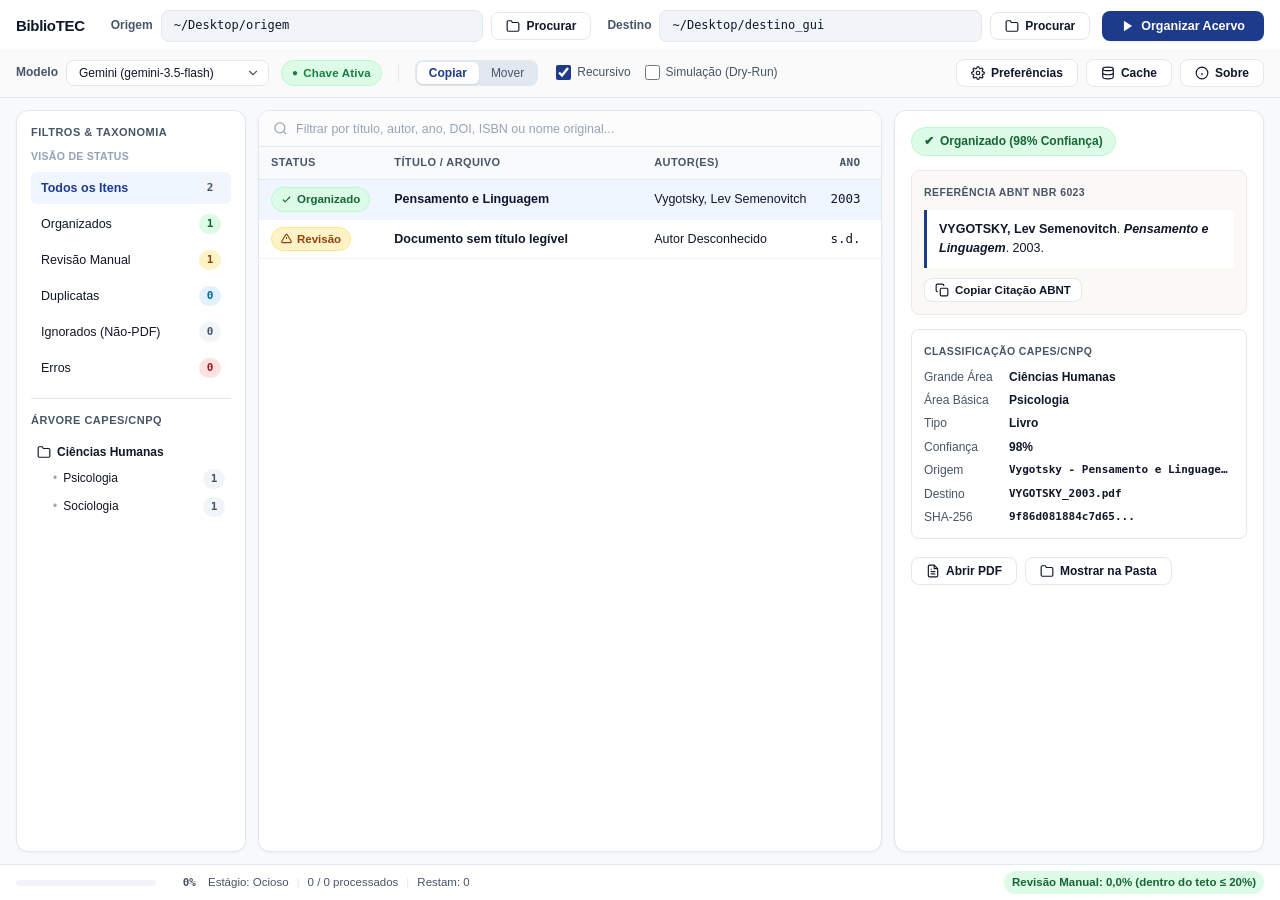
==== src/bibliotec/gui/web/index.html @ a4544ed1 "release: BiblioTEC v1.0.0 - Organizador Acadêmico de PDFs Multiplataforma" ====
<!DOCTYPE html>
<html lang="pt-BR">
<head>
  <meta charset="UTF-8">
  <meta name="viewport" content="width=device-width, initial-scale=1.0">
  <title>BiblioTEC — Organizador Acadêmico de PDFs</title>
  <link rel="stylesheet" href="style.css">
  <script src="qwebchannel.js"></script>
</head>
<body>
  <div class="app-container">
    
    <!-- TOP TOOLBAR -->
    <header class="toolbar">
      <!-- Row 1: Brand | Origem | Destino | Organizar Acervo -->
      <div class="toolbar-row row-primary">
        <div class="brand">
          <span class="brand-text">BiblioTEC</span>
        </div>

        <div class="path-group">
          <label class="path-label">Origem</label>
          <div class="path-box" id="sourcePathDisplay" title="Clique em Procurar para selecionar a pasta de origem">—</div>
          <button class="btn btn-outline" id="btnBrowseSource" type="button">
            <svg class="icon" viewBox="0 0 24 24" fill="none" stroke="currentColor" stroke-width="2"><path d="M22 19a2 2 0 0 1-2 2H4a2 2 0 0 1-2-2V5a2 2 0 0 1 2-2h5l2 3h9a2 2 0 0 1 2 2z"></path></svg>
            Procurar
          </button>
        </div>

        <div class="path-group">
          <label class="path-label">Destino</label>
          <div class="path-box" id="targetPathDisplay" title="Clique em Procurar para selecionar a pasta de destino">—</div>
          <button class="btn btn-outline" id="btnBrowseTarget" type="button">
            <svg class="icon" viewBox="0 0 24 24" fill="none" stroke="currentColor" stroke-width="2"><path d="M22 19a2 2 0 0 1-2 2H4a2 2 0 0 1-2-2V5a2 2 0 0 1 2-2h5l2 3h9a2 2 0 0 1 2 2z"></path></svg>
            Procurar
          </button>
        </div>

        <button class="btn btn-primary" id="btnOrganize" type="button">
          <svg class="icon icon-play" id="organizeIcon" viewBox="0 0 24 24" fill="currentColor"><polygon points="5 3 19 12 5 21 5 3"></polygon></svg>
          <span id="organizeLabel">Organizar Acervo</span>
        </button>
      </div>

      <!-- Row 2: Modelo | Chave | Modo Copiar/Mover | Opções | Extras -->
      <div class="toolbar-row row-secondary">
        <div class="control-item">
          <label class="control-label">Modelo</label>
          <div class="select-wrapper">
            <select id="modelSelect" class="select-pill">
              <option value="gemini">Gemini (gemini-3.5-flash)</option>
              <option value="groq">Groq (llama-3.3-70b-versatile)</option>
              <option value="nvidia">NVIDIA NIM (nemotron-3.5)</option>
              <option value="deepseek">DeepSeek (deepseek-flash)</option>
              <option value="claude">Anthropic Claude</option>
              <option value="github">GitHub Models (gpt-4o)</option>
            </select>
          </div>
        </div>

        <div class="badge-pill badge-key-active" id="keyBadge" title="Status da chave de API">
          <span class="dot">●</span>
          <span class="badge-text" id="keyBadgeText">Chave Ativa</span>
        </div>

        <div class="divider-vertical"></div>

        <div class="segmented-control" role="group" aria-label="Modo de Operação">
          <button class="segmented-btn active" id="btnModeCopy" type="button">Copiar</button>
          <button class="segmented-btn" id="btnModeMove" type="button">Mover</button>
        </div>

        <div class="checkbox-group">
          <label class="checkbox-label">
            <input type="checkbox" id="chkRecursive" checked>
            <span>Recursivo</span>
          </label>
          <label class="checkbox-label">
            <input type="checkbox" id="chkDryRun">
            <span>Simulação (Dry-Run)</span>
          </label>
        </div>

        <div class="toolbar-spacer"></div>

        <div class="action-buttons">
          <button class="btn btn-outline" id="btnPreferences" type="button" title="Configurações e Chaves de API">
            <svg class="icon" viewBox="0 0 24 24" fill="none" stroke="currentColor" stroke-width="2"><circle cx="12" cy="12" r="3"></circle><path d="M19.4 15a1.65 1.65 0 0 0 .33 1.82l.06.06a2 2 0 0 1 0 2.83 2 2 0 0 1-2.83 0l-.06-.06a1.65 1.65 0 0 0-1.82-.33 1.65 1.65 0 0 0-1 1.51V21a2 2 0 0 1-2 2 2 2 0 0 1-2-2v-.09A1.65 1.65 0 0 0 9 19.4a1.65 1.65 0 0 0-1.82.33l-.06.06a2 2 0 0 1-2.83 0 2 2 0 0 1 0-2.83l.06-.06a1.65 1.65 0 0 0 .33-1.82 1.65 1.65 0 0 0-1.51-1H3a2 2 0 0 1-2-2 2 2 0 0 1 2-2h.09A1.65 1.65 0 0 0 4.6 9a1.65 1.65 0 0 0-.33-1.82l-.06-.06a2 2 0 0 1 0-2.83 2 2 0 0 1 2.83 0l.06.06a1.65 1.65 0 0 0 1.82.33H9a1.65 1.65 0 0 0 1-1.51V3a2 2 0 0 1 2-2 2 2 0 0 1 2 2v.09a1.65 1.65 0 0 0 1 1.51 1.65 1.65 0 0 0 1.82-.33l.06-.06a2 2 0 0 1 2.83 0 2 2 0 0 1 0 2.83l-.06.06a1.65 1.65 0 0 0-.33 1.82V9a1.65 1.65 0 0 0 1.51 1H21a2 2 0 0 1 2 2 2 2 0 0 1-2 2h-.09a1.65 1.65 0 0 0-1.51 1z"></path></svg>
            Preferências
          </button>
          <button class="btn btn-outline" id="btnCache" type="button" title="Estatísticas e Limpeza do Cache SQLite">
            <svg class="icon" viewBox="0 0 24 24" fill="none" stroke="currentColor" stroke-width="2"><ellipse cx="12" cy="5" rx="9" ry="3"></ellipse><path d="M21 12c0 1.66-4 3-9 3s-9-1.34-9-3"></path><path d="M3 5v14c0 1.66 4 3 9 3s9-1.34 9-3V5"></path></svg>
            Cache
          </button>
          <button class="btn btn-outline" id="btnAbout" type="button" title="Sobre o BiblioTEC, versão, doações e termos legais">
            <svg class="icon" viewBox="0 0 24 24" fill="none" stroke="currentColor" stroke-width="2"><circle cx="12" cy="12" r="10"></circle><line x1="12" y1="16" x2="12" y2="12"></line><line x1="12" y1="8" x2="12.01" y2="8"></line></svg>
            Sobre
          </button>
        </div>
      </div>
    </header>

    <!-- MAIN BODY: 3-PANEL VIEW -->
    <main class="main-content">
      
      <!-- LEFT SIDEBAR: FILTROS & TAXONOMIA -->
      <aside class="sidebar card">
        <div class="sidebar-section">
          <div class="section-title">FILTROS & TAXONOMIA</div>
          <div class="section-subtitle">VISÃO DE STATUS</div>
          
          <ul class="filter-list" id="statusFilterList">
            <li class="filter-item active" data-filter="all">
              <span class="filter-name">Todos os Itens</span>
              <span class="count-pill" id="cntTotal">0</span>
            </li>
            <li class="filter-item" data-filter="organized">
              <span class="filter-name">Organizados</span>
              <span class="count-pill badge-green" id="cntOrganized">0</span>
            </li>
            <li class="filter-item" data-filter="manual_review">
              <span class="filter-name">Revisão Manual</span>
              <span class="count-pill badge-amber" id="cntManual">0</span>
            </li>
            <li class="filter-item" data-filter="duplicate_skipped">
              <span class="filter-name">Duplicatas</span>
              <span class="count-pill badge-blue" id="cntDuplicate">0</span>
            </li>
            <li class="filter-item" data-filter="ignored_non_pdf">
              <span class="filter-name">Ignorados (Não-PDF)</span>
              <span class="count-pill badge-gray" id="cntIgnored">0</span>
            </li>
            <li class="filter-item" data-filter="error">
              <span class="filter-name">Erros</span>
              <span class="count-pill badge-red" id="cntError">0</span>
            </li>
          </ul>
        </div>

        <div class="sidebar-divider"></div>

        <div class="sidebar-section taxonomy-section">
          <div class="section-title">ÁRVORE CAPES/CNPq</div>
          <div class="tree-container" id="capesTree">
            <div class="tree-empty">Nenhuma área classificada ainda</div>
          </div>
        </div>
      </aside>

      <!-- CENTER PANEL: SEARCH & TABLE -->
      <section class="table-panel card">
        <!-- Search bar -->
        <div class="search-bar">
          <svg class="search-icon" viewBox="0 0 24 24" fill="none" stroke="currentColor" stroke-width="2"><circle cx="11" cy="11" r="8"></circle><line x1="21" y1="21" x2="16.65" y2="16.65"></line></svg>
          <input type="text" id="searchInput" placeholder="Filtrar por título, autor, ano, DOI, ISBN ou nome original..." autocomplete="off" spellcheck="false">
          <button class="clear-search-btn" id="btnClearSearch" title="Limpar busca" style="display:none;">&times;</button>
        </div>

        <!-- Completion / Batch Reset Banner -->
        <div id="completionBanner" class="completion-banner" style="display: none;">
          <div class="completion-banner-inner">
            <span class="banner-badge">✔ Concluído</span>
            <div class="banner-message">
              <strong id="bannerHeadline">Organização do lote concluída com sucesso!</strong>
              <span id="bannerDetails">0 organizados • 0 revisão manual</span>
            </div>
            <button type="button" class="btn-clear-batch" id="btnClearBatch" title="Limpar bancada para uma nova organização">
              <svg class="icon" viewBox="0 0 24 24" fill="none" stroke="currentColor" stroke-width="2"><polyline points="1 4 1 10 7 10"></polyline><path d="M3.51 15a9 9 0 1 0 2.13-9.36L1 10"></path></svg>
              Limpar tela para novo lote
            </button>
          </div>
        </div>

        <!-- Document Table -->
        <div class="table-scroll-container">
          <table class="doc-table" id="docTable">
            <thead>
              <tr>
                <th class="col-status">Status</th>
                <th class="col-title">Título / Arquivo</th>
                <th class="col-authors">Autor(es)</th>
                <th class="col-year">Ano</th>
                <th class="col-area">Grande Área / Área Básica</th>
                <th class="col-type">Tipo</th>
                <th class="col-confidence">Confiança</th>
              </tr>
            </thead>
            <tbody id="docTableBody">
              <!-- Dynamically populated rows -->
            </tbody>
          </table>
          <div class="table-empty-state" id="tableEmptyState">
            <p>Nenhum documento no lote. Selecione a pasta de origem e clique em <strong>Organizar Acervo</strong>.</p>
          </div>
        </div>
      </section>

      <!-- RIGHT PANEL: INSPECTOR -->
      <aside class="inspector card" id="inspectorPanel">
        <!-- Empty state default -->
        <div class="inspector-empty" id="inspectorEmpty">
          <div class="empty-icon-wrap">
            <svg class="empty-icon" viewBox="0 0 24 24" fill="none" stroke="currentColor" stroke-width="1.5">
              <rect x="3" y="3" width="7" height="7" rx="1"></rect>
              <rect x="14" y="3" width="7" height="7" rx="1"></rect>
              <rect x="14" y="14" width="7" height="7" rx="1"></rect>
              <rect x="3" y="14" width="7" height="7" rx="1"></rect>
            </svg>
          </div>
          <h3>Nenhum documento selecionado</h3>
          <p>Selecione um documento na grade para visualizar sua referência ABNT NBR 6023, metadados e justificativa.</p>
        </div>

        <!-- Content state (hidden until selection) -->
        <div class="inspector-content" id="inspectorContent" style="display: none;">
          <!-- Top Status Tag -->
          <div class="inspector-header">
            <div class="status-pill-lg" id="inspStatusBadge">
              <span id="inspStatusIcon">✔</span>
              <span id="inspStatusText">Organizado (98% Confiança)</span>
            </div>
          </div>

          <!-- Mode 1: ABNT Reference Card -->
          <div class="insp-card abnt-card" id="inspAbntCard">
            <div class="card-title-row">
              <span class="card-title">REFERÊNCIA ABNT NBR 6023</span>
            </div>
            <div class="abnt-quote-box">
              <p class="abnt-citation-text" id="inspAbntCitation">—</p>
            </div>
            <div class="card-actions">
              <button class="btn btn-outline btn-sm" id="btnCopyCitation" type="button">
                <svg class="icon" viewBox="0 0 24 24" fill="none" stroke="currentColor" stroke-width="2"><rect x="9" y="9" width="13" height="13" rx="2" ry="2"></rect><path d="M5 15H4a2 2 0 0 1-2-2V4a2 2 0 0 1 2-2h9a2 2 0 0 1 2 2v1"></path></svg>
                Copiar Citação ABNT
              </button>
            </div>
          </div>

          <!-- Mode 2: Manual Triage Box (hidden unless status is manual_review/error) -->
          <div class="insp-card triage-card" id="inspTriageCard" style="display: none;">
            <div class="card-title-row">
              <span class="card-title title-amber">TRIAGEM MANUAL ASSISTIDA</span>
            </div>
            <div class="triage-reason-box" id="inspTriageReason">—</div>
            
            <form class="triage-form" id="triageForm" onsubmit="return false;">
              <div class="form-row">
                <div class="form-col">
                  <label class="form-label">Grande Área</label>
                  <select class="form-select" id="triageGrandeArea"></select>
                </div>
                <div class="form-col">
                  <label class="form-label">Área Básica</label>
                  <select class="form-select" id="triageAreaBasica"></select>
                </div>
              </div>

              <div class="form-row">
                <div class="form-col">
                  <label class="form-label">Título</label>
                  <input type="text" class="form-input" id="triageTitle">
                </div>
                <div class="form-col">
                  <label class="form-label">Subtítulo</label>
                  <input type="text" class="form-input" id="triageSubtitle">
                </div>
              </div>

              <div class="form-row">
                <div class="form-col">
                  <label class="form-label">Autor(es)</label>
                  <input type="text" class="form-input" id="triageAuthors" placeholder="Sobrenome, Nome">
                </div>
                <div class="form-col col-narrow">
                  <label class="form-label">Ano</label>
                  <input type="number" class="form-input" id="triageYear" placeholder="2024">
                </div>
                <div class="form-col">
                  <label class="form-label">Tipo</label>
                  <select class="form-select" id="triageTipo">
                    <option value="Artigo">Artigo</option>
                    <option value="Livro">Livro</option>
                    <option value="Capitulo">Capítulo</option>
                    <option value="Tese_Dissertacao">Tese / Dissertação</option>
                    <option value="Trabalho_Evento">Trabalho em Evento</option>
                    <option value="Outros">Outros</option>
                  </select>
                </div>
              </div>

              <button class="btn btn-primary btn-block" id="btnApproveTriage" type="button">
                Aprovar e Materializar na Biblioteca
              </button>
            </form>
          </div>

          <!-- Metadata & Taxonomy Key/Value Grid -->
          <div class="insp-card" id="inspMetaCard">
            <div class="card-title-row">
              <span class="card-title">CLASSIFICAÇÃO CAPES/CNPq</span>
            </div>
            <dl class="kv-grid">
              <dt>Grande Área</dt><dd id="kvGrandeArea">—</dd>
              <dt>Área Básica</dt><dd id="kvAreaBasica">—</dd>
              <dt>Tipo</dt><dd id="kvTipo">—</dd>
              <dt>Confiança</dt><dd id="kvConfianca">—</dd>
              <dt>Origem</dt><dd class="mono-truncate" id="kvOrigem" title="">—</dd>
              <dt>Destino</dt><dd class="mono-truncate" id="kvDestino" title="">—</dd>
              <dt>SHA-256</dt><dd class="mono-truncate" id="kvSha256" title="">—</dd>
            </dl>
          </div>

          <!-- Action buttons at the bottom of Inspector -->
          <div class="inspector-footer-actions">
            <button class="btn btn-outline" id="btnOpenPdf" type="button" title="Abrir PDF organizado no leitor padrão">
              <svg class="icon" viewBox="0 0 24 24" fill="none" stroke="currentColor" stroke-width="2"><path d="M14 2H6a2 2 0 0 0-2 2v16a2 2 0 0 0 2 2h12a2 2 0 0 0 2-2V8z"></path><polyline points="14 2 14 8 20 8"></polyline><line x1="16" y1="13" x2="8" y2="13"></line><line x1="16" y1="17" x2="8" y2="17"></line><polyline points="10 9 9 9 8 9"></polyline></svg>
              Abrir PDF
            </button>
            <button class="btn btn-outline" id="btnRevealFolder" type="button" title="Mostrar arquivo na pasta de destino (Finder)">
              <svg class="icon" viewBox="0 0 24 24" fill="none" stroke="currentColor" stroke-width="2"><path d="M22 19a2 2 0 0 1-2 2H4a2 2 0 0 1-2-2V5a2 2 0 0 1 2-2h5l2 3h9a2 2 0 0 1 2 2z"></path></svg>
              Mostrar na Pasta
            </button>
          </div>
        </div>
      </aside>

    </main>

    <!-- BOTTOM STATUS BAR -->
    <footer class="status-bar">
      <div class="progress-wrap">
        <div class="progress-bar-bg">
          <div class="progress-bar-fill" id="progressBarFill" style="width: 0%;"></div>
        </div>
        <span class="progress-percentage" id="progressPct">0%</span>
      </div>

      <div class="status-indicators">
        <span class="status-item" id="stageIndicator">Estágio: Ocioso</span>
        <span class="status-sep">|</span>
        <span class="status-item" id="countIndicator">0 / 0 processados</span>
        <span class="status-sep">|</span>
        <span class="status-item" id="remainingIndicator">Restam: 0</span>
      </div>

      <div class="status-spacer"></div>

      <div class="quality-metric badge-green" id="qualityMetric">
        Revisão Manual: 0,0% (dentro do teto &le; 20%)
      </div>
    </footer>

    <!-- COMPLETION MODAL POPUP -->
    <div id="completionModal" class="modal-overlay" style="display: none;" role="dialog" aria-modal="true" aria-labelledby="modalTitle">
      <div class="modal-card">
        <button type="button" class="modal-close-btn" id="btnModalClose" title="Fechar (Esc)">&times;</button>
        
        <div class="modal-header">
          <div class="modal-icon-wrap" id="modalIconWrap">
            <svg class="modal-icon-svg" id="modalIconSvg" viewBox="0 0 24 24" fill="none" stroke="currentColor" stroke-width="2.5">
              <polyline points="20 6 9 17 4 12"></polyline>
            </svg>
          </div>
          <h2 class="modal-title" id="modalTitle">Organização Concluída com Sucesso!</h2>
          <p class="modal-subtitle" id="modalSubtitle">O lote de documentos foi processado e catalogado conforme as diretrizes CAPES/CNPq.</p>
        </div>

        <div class="modal-stats-grid">
          <div class="modal-stat-card stat-organized">
            <span class="stat-num" id="modalCountOrganized">0</span>
            <span class="stat-label">Organizados</span>
          </div>
          <div class="modal-stat-card stat-review">
            <span class="stat-num" id="modalCountReview">0</span>
            <span class="stat-label">Revisão Manual</span>
          </div>
          <div class="modal-stat-card stat-duplicate">
            <span class="stat-num" id="modalCountDuplicate">0</span>
            <span class="stat-label">Duplicatas</span>
          </div>
          <div class="modal-stat-card stat-error">
            <span class="stat-num" id="modalCountError">0</span>
            <span class="stat-label">Erros</span>
          </div>
        </div>

        <div class="modal-quality-badge badge-green" id="modalQualityBadge">
          <span class="modal-quality-dot">●</span>
          <span id="modalQualityText">Taxa de Revisão Manual: 0,0% (dentro do teto &le; 20%)</span>
        </div>

        <div class="modal-actions">
          <button type="button" class="btn btn-outline modal-btn" id="btnModalReview">
            <svg class="icon" viewBox="0 0 24 24" fill="none" stroke="currentColor" stroke-width="2">
              <path d="M1 12s4-8 11-8 11 8 11 8-4 8-11 8-11-8-11-8z"></path>
              <circle cx="12" cy="12" r="3"></circle>
            </svg>
            Revisar Documentos na Grade
          </button>
          <button type="button" class="btn btn-primary modal-btn" id="btnModalClear">
            <svg class="icon" viewBox="0 0 24 24" fill="none" stroke="currentColor" stroke-width="2">
              <polyline points="1 4 1 10 7 10"></polyline>
              <path d="M3.51 15a9 9 0 1 0 2.13-9.36L1 10"></path>
            </svg>
            Limpar Tela para Novo Lote
          </button>
        </div>
      </div>
    </div>

    <!-- ABOUT MODAL DIALOG (Sobre o BiblioTEC) -->
    <div id="aboutModal" class="modal-overlay" style="display: none;" role="dialog" aria-modal="true" aria-labelledby="aboutTitle">
      <div class="modal-card modal-card-about">
        <button type="button" class="modal-close-btn" id="btnAboutClose" title="Fechar (Esc)">&times;</button>

        <div class="modal-header">
          <div class="about-brand-wrap">
            <div class="brand-text">BiblioTEC</div>
            <span class="badge-pill badge-primary">v1.0.0</span>
          </div>
          <p class="about-subtitle">Organizador e Catalogador Acadêmico de PDFs (CAPES/CNPq • ABNT NBR 6023)</p>
        </div>

        <div class="about-content-body">
          <p class="about-description">
            O <strong>BiblioTEC</strong> é um utilitário livre e <strong>100% gratuito</strong> concebido para acelerar a pesquisa científica e economizar horas de organização de bibliotecas de PDFs de acadêmicos, professores e pesquisadores.
          </p>

          <!-- Card de Doação Voluntária -->
          <div class="donation-card">
            <div class="donation-header">
              <span class="donation-icon">☕</span>
              <strong>Apoie o BiblioTEC (Contribuição Espontânea)</strong>
            </div>
            <p class="donation-text">
              Se o BiblioTEC facilitou a sua rotina acadêmica e você deseja expressar sua gratidão e incentivar o desenvolvimento contínuo de novas funcionalidades, você pode fazer uma contribuição voluntária de qualquer valor via <strong>Pix</strong>:
            </p>
            <div class="pix-copy-box">
              <input type="text" id="pixKeyInput" class="pix-input" readonly value="dpinheiro+bibliotec@gmail.com" title="Chave Pix para contribuição espontânea">
              <button type="button" class="btn btn-secondary btn-sm" id="btnCopyPix">
                Copiar Pix
              </button>
            </div>
            <p class="donation-legal-note">
              * Contribuições configuram <strong>Doação Pura e Simples</strong> (Art. 538 do Código Civil Brasileiro), por mera liberalidade e apreço, sem contraprestação mercantil, garantia de SLA ou relação de consumo.
            </p>
          </div>

          <!-- Pilares de Privacidade e Isenção -->
          <div class="about-pillars-grid">
            <div class="pillar-item">
              <div class="pillar-title">🔒 Privacidade (Privacy-by-Design)</div>
              <div class="pillar-text">Processamento 100% local no seu computador. Sem telemetria ou rastreamento. As chaves de API ficam salvas apenas no seu dispositivo.</div>
            </div>
            <div class="pillar-item">
              <div class="pillar-title">⚠️ Isenção e Política de Backup</div>
              <div class="pillar-text">Distribuído "no estado em que se encontra" (<em>as is</em>) sob a <strong>Licença MIT</strong>. O usuário é o exclusivo responsável por manter cópias de segurança (backup).</div>
            </div>
          </div>

          <!-- Links e Rodapé -->
          <div class="about-footer-links">
            <a href="#" class="link-external" id="linkRepo" data-url="https://github.com/dario/bibliotec">GitHub Oficial</a>
            <span class="bullet-sep">&bull;</span>
            <a href="#" class="link-external" id="linkLicense" data-url="https://github.com/dario/bibliotec/blob/main/LICENSE">Licença MIT</a>
            <span class="bullet-sep">&bull;</span>
            <a href="#" class="link-external" id="linkDocs" data-url="https://github.com/dario/bibliotec/blob/main/README.md">Documentação</a>
          </div>
        </div>

        <div class="modal-actions" style="margin-top: 18px;">
          <button type="button" class="btn btn-primary modal-btn" id="btnAboutOk">
            OK, Entendi
          </button>
        </div>
      </div>
    </div>

  </div>

  <script src="app.js"></script>
</body>
</html>
---- src/bibliotec/gui/web/style.css ----
/* ==========================================================================
   BiblioTEC — Design System Moderno (Mockup 1 / Dribbble Aesthetics)
   ========================================================================== */

:root {
  --bg-canvas: #F8F9FA;
  --bg-card: #FFFFFF;
  --bg-elevated: #F1F5F9;
  --bg-hover: #F8FAFC;
  --bg-selected: #EFF6FF;

  --border-subtle: #E2E8F0;
  --border-focus: #1E3A8A;
  --border-card: #E2E8F0;

  --text-primary: #0F172A;
  --text-secondary: #475569;
  --text-muted: #94A3B8;

  --accent-primary: #1E3A8A;
  --accent-hover: #1E40AF;
  --accent-text: #FFFFFF;

  --font-sans: -apple-system, BlinkMacSystemFont, "SF Pro Text", "SF Pro Display", "Segoe UI", Roboto, sans-serif;
  --font-mono: ui-monospace, "SF Mono", Menlo, Monaco, Consolas, monospace;

  --radius-sm: 6px;
  --radius-md: 8px;
  --radius-lg: 12px;
  --radius-pill: 9999px;

  --shadow-sm: 0 1px 2px 0 rgba(0, 0, 0, 0.05);
  --shadow-card: 0 1px 3px 0 rgba(0, 0, 0, 0.04), 0 1px 2px -1px rgba(0, 0, 0, 0.04);
}

/* Reset & Box Sizing */
*, *::before, *::after {
  box-sizing: border-box;
  margin: 0;
  padding: 0;
}

body, html {
  width: 100%;
  height: 100%;
  overflow: hidden;
  font-family: var(--font-sans);
  font-size: 13px;
  line-height: 1.45;
  color: var(--text-primary);
  background-color: var(--bg-canvas);
  -webkit-font-smoothing: antialiased;
  -moz-osx-font-smoothing: grayscale;
}

/* Main Layout Wrapper */
.app-container {
  display: flex;
  flex-direction: column;
  width: 100vw;
  height: 100vh;
  background-color: var(--bg-canvas);
}

/* ==========================================================================
   TOOLBAR (Top Operational Bar in 2 Rows)
   ========================================================================== */
.toolbar {
  background-color: var(--bg-card);
  border-bottom: 1px solid var(--border-subtle);
  display: flex;
  flex-direction: column;
  flex-shrink: 0;
}

.toolbar-row {
  display: flex;
  align-items: center;
  padding: 8px 16px;
  gap: 12px;
}

.row-primary {
  padding-top: 10px;
  padding-bottom: 8px;
  border-bottom: 1px solid #F1F5F9;
}

.row-secondary {
  padding-top: 8px;
  padding-bottom: 10px;
  background-color: #FAFAFA;
}

/* Brand Logo */
.brand {
  display: flex;
  align-items: center;
  margin-right: 8px;
}

.brand-text {
  font-size: 1.15rem;
  font-weight: 700;
  color: var(--text-primary);
  letter-spacing: -0.3px;
}

/* Path Groups */
.path-group {
  display: flex;
  align-items: center;
  gap: 8px;
  flex: 1;
  min-width: 0;
}

.path-label {
  font-size: 12px;
  font-weight: 600;
  color: var(--text-secondary);
  width: 48px;
  text-align: right;
  flex-shrink: 0;
}

.path-box {
  flex: 1;
  background-color: var(--bg-elevated);
  border: 1px solid var(--border-subtle);
  border-radius: var(--radius-md);
  padding: 6px 12px;
  font-family: var(--font-mono);
  font-size: 12px;
  color: var(--text-primary);
  white-space: nowrap;
  overflow: hidden;
  text-overflow: ellipsis;
  user-select: all;
  min-height: 32px;
  display: flex;
  align-items: center;
}

/* Control Items */
.control-item {
  display: flex;
  align-items: center;
  gap: 8px;
}

.control-label {
  font-size: 12px;
  font-weight: 600;
  color: var(--text-secondary);
}

.select-wrapper {
  position: relative;
}

.select-pill {
  appearance: none;
  background-color: var(--bg-card);
  border: 1px solid var(--border-subtle);
  border-radius: var(--radius-md);
  padding: 5px 28px 5px 12px;
  font-size: 12px;
  font-weight: 500;
  color: var(--text-primary);
  cursor: pointer;
  outline: none;
  transition: border-color 0.15s;
  background-image: url("data:image/svg+xml;charset=UTF-8,%3csvg xmlns='http://www.w3.org/2000/svg' viewBox='0 0 24 24' fill='none' stroke='%23475569' stroke-width='2' stroke-linecap='round' stroke-linejoin='round'%3e%3cpolyline points='6 9 12 15 18 9'%3e%3c/polyline%3e%3c/svg%3e");
  background-repeat: no-repeat;
  background-position: right 8px center;
  background-size: 14px;
}

.select-pill:focus {
  border-color: var(--border-focus);
}

/* Key Badge */
.badge-pill {
  display: inline-flex;
  align-items: center;
  gap: 5px;
  padding: 4px 10px;
  border-radius: var(--radius-pill);
  font-size: 11.5px;
  font-weight: 600;
  letter-spacing: 0.2px;
}

.badge-key-active {
  background-color: #DCFCE7;
  color: #15803D;
  border: 1px solid #BBF7D0;
}

.badge-key-simulated {
  background-color: #FEF3C7;
  color: #B45309;
  border: 1px solid #FDE68A;
}

.dot {
  font-size: 10px;
}

.divider-vertical {
  width: 1px;
  height: 18px;
  background-color: var(--border-subtle);
  margin: 0 4px;
}

/* Segmented Control */
.segmented-control {
  display: inline-flex;
  background-color: #E2E8F0;
  border-radius: var(--radius-md);
  padding: 2px;
}

.segmented-btn {
  background: transparent;
  border: none;
  padding: 4px 12px;
  font-size: 12px;
  font-weight: 500;
  color: var(--text-secondary);
  border-radius: 6px;
  cursor: pointer;
  transition: background-color 0.15s, color 0.15s;
}

.segmented-btn.active {
  background-color: var(--bg-card);
  color: var(--accent-primary);
  font-weight: 600;
  box-shadow: 0 1px 2px rgba(0, 0, 0, 0.08);
}

/* Checkboxes */
.checkbox-group {
  display: flex;
  align-items: center;
  gap: 14px;
  margin-left: 6px;
}

.checkbox-label {
  display: flex;
  align-items: center;
  gap: 6px;
  font-size: 12px;
  color: var(--text-secondary);
  cursor: pointer;
  user-select: none;
}

.checkbox-label input[type="checkbox"] {
  width: 15px;
  height: 15px;
  accent-color: var(--accent-primary);
  cursor: pointer;
}

.toolbar-spacer {
  flex: 1;
}

/* Buttons */
.btn {
  display: inline-flex;
  align-items: center;
  justify-content: center;
  gap: 6px;
  padding: 6px 14px;
  font-size: 12px;
  font-weight: 600;
  border-radius: var(--radius-md);
  cursor: pointer;
  white-space: nowrap;
  transition: all 0.15s ease;
  outline: none;
  border: 1px solid transparent;
}

.btn-primary {
  background-color: var(--accent-primary);
  color: var(--accent-text);
  box-shadow: var(--shadow-sm);
  padding: 7px 18px;
  font-size: 12.5px;
}

.btn-primary:hover {
  background-color: var(--accent-hover);
}

.btn-danger {
  background-color: #DC2626 !important;
  color: #FFFFFF !important;
}

.btn-danger:hover {
  background-color: #B91C1C !important;
}

.btn-outline {
  background-color: var(--bg-card);
  border: 1px solid var(--border-subtle);
  color: var(--text-primary);
}

.btn-outline:hover {
  background-color: var(--bg-hover);
  border-color: #CBD5E1;
}

.btn-sm {
  padding: 4px 10px;
  font-size: 11.5px;
}

.btn-block {
  width: 100%;
}

.icon {
  width: 14px;
  height: 14px;
  flex-shrink: 0;
}

.action-buttons {
  display: flex;
  align-items: center;
  gap: 8px;
}

/* ==========================================================================
   MAIN 3-PANEL VIEW
   ========================================================================== */
.main-content {
  display: grid;
  grid-template-columns: 230px 1fr 370px;
  gap: 12px;
  padding: 12px 16px;
  flex: 1;
  min-height: 0; /* important for nested scrolling */
}

/* Base Card */
.card {
  background-color: var(--bg-card);
  border: 1px solid var(--border-card);
  border-radius: var(--radius-lg);
  box-shadow: var(--shadow-card);
  display: flex;
  flex-direction: column;
  overflow: hidden;
}

/* ==========================================================================
   SIDEBAR (Left Panel)
   ========================================================================== */
.sidebar {
  padding: 14px;
  overflow-y: auto;
}

.section-title {
  font-size: 11px;
  font-weight: 700;
  color: var(--text-secondary);
  letter-spacing: 0.5px;
  text-transform: uppercase;
  margin-bottom: 8px;
}

.section-subtitle {
  font-size: 10.5px;
  font-weight: 600;
  color: var(--text-muted);
  letter-spacing: 0.3px;
  margin-bottom: 8px;
}

.filter-list {
  list-style: none;
  display: flex;
  flex-direction: column;
  gap: 4px;
}

.filter-item {
  display: flex;
  align-items: center;
  justify-content: space-between;
  padding: 6px 10px;
  border-radius: var(--radius-sm);
  cursor: pointer;
  color: var(--text-primary);
  font-size: 12.5px;
  transition: background-color 0.15s;
}

.filter-item:hover {
  background-color: var(--bg-hover);
}

.filter-item.active {
  background-color: var(--bg-selected);
  color: var(--accent-primary);
  font-weight: 600;
}

.count-pill {
  font-family: var(--font-mono);
  font-size: 11px;
  font-weight: 600;
  padding: 2px 7px;
  border-radius: var(--radius-pill);
  background-color: var(--bg-elevated);
  color: var(--text-secondary);
  min-width: 22px;
  text-align: center;
}

.count-pill.badge-green { background: #DCFCE7; color: #166534; }
.count-pill.badge-amber { background: #FEF3C7; color: #92400E; }
.count-pill.badge-blue  { background: #E0F2FE; color: #0369A1; }
.count-pill.badge-gray  { background: #F1F5F9; color: #475569; }
.count-pill.badge-red   { background: #FEE2E2; color: #991B1B; }

.sidebar-divider {
  height: 1px;
  background-color: var(--border-subtle);
  margin: 14px 0;
}

.taxonomy-section {
  flex: 1;
  display: flex;
  flex-direction: column;
}

.tree-container {
  flex: 1;
  overflow-y: auto;
  font-size: 12px;
}

.tree-empty {
  color: var(--text-muted);
  font-size: 11.5px;
  font-style: italic;
  padding: 8px 4px;
}

.tree-node {
  margin: 3px 0;
}

.tree-header {
  display: flex;
  align-items: center;
  gap: 6px;
  padding: 4px 6px;
  border-radius: 4px;
  cursor: pointer;
}

.tree-header:hover {
  background-color: var(--bg-hover);
}

.tree-header.selected {
  background-color: var(--bg-selected);
  color: var(--accent-primary);
  font-weight: 600;
}

.tree-children {
  padding-left: 16px;
}

/* ==========================================================================
   TABLE PANEL (Center Panel)
   ========================================================================== */
.table-panel {
  display: flex;
  flex-direction: column;
  min-width: 0;
}

.search-bar {
  display: flex;
  align-items: center;
  padding: 10px 14px;
  border-bottom: 1px solid var(--border-subtle);
  background-color: #FCFCFD;
  position: relative;
}

.search-icon {
  width: 15px;
  height: 15px;
  color: var(--text-muted);
  margin-right: 8px;
  flex-shrink: 0;
}

.search-bar input {
  flex: 1;
  border: none;
  background: transparent;
  font-size: 12.5px;
  color: var(--text-primary);
  outline: none;
}

.search-bar input::placeholder {
  color: var(--text-muted);
}

.clear-search-btn {
  background: transparent;
  border: none;
  font-size: 16px;
  color: var(--text-muted);
  cursor: pointer;
  padding: 0 4px;
}

.clear-search-btn:hover {
  color: var(--text-primary);
}

.table-scroll-container {
  flex: 1;
  overflow: auto;
  position: relative;
}

.doc-table {
  width: 100%;
  border-collapse: collapse;
  text-align: left;
  font-size: 12.5px;
}

.doc-table th {
  position: sticky;
  top: 0;
  background-color: #F8FAFC;
  color: var(--text-secondary);
  font-size: 11px;
  font-weight: 700;
  text-transform: uppercase;
  letter-spacing: 0.4px;
  padding: 8px 12px;
  border-bottom: 1px solid var(--border-subtle);
  white-space: nowrap;
  z-index: 2;
}

.doc-table td {
  padding: 7px 12px;
  border-bottom: 1px solid #F1F5F9;
  white-space: nowrap;
  vertical-align: middle;
}

.doc-table tbody tr {
  cursor: pointer;
  transition: background-color 0.1s;
}

.doc-table tbody tr:hover {
  background-color: #F8FAFC;
}

.doc-table tbody tr.selected {
  background-color: #EFF6FF !important;
}

/* Table Column Widths */
.col-status { width: 120px; }
.col-title { min-width: 260px; max-width: 450px; overflow: hidden; text-overflow: ellipsis; }
.col-authors { width: 170px; overflow: hidden; text-overflow: ellipsis; }
.col-year { width: 60px; text-align: right; font-family: var(--font-mono); }
.col-area { width: 200px; overflow: hidden; text-overflow: ellipsis; }
.col-type { width: 110px; }
.col-confidence { width: 80px; text-align: right; font-family: var(--font-mono); }

/* Completion Banner */
.completion-banner {
  background: #F0FDF4;
  border-bottom: 1px solid #BBF7D0;
  padding: 10px 18px;
  animation: slideDown 0.22s ease-out;
  cursor: pointer;
}
@keyframes slideDown {
  from { opacity: 0; transform: translateY(-6px); }
  to { opacity: 1; transform: translateY(0); }
}
.completion-banner-inner {
  display: flex;
  align-items: center;
  gap: 12px;
}
.banner-badge {
  background: #DCFCE7;
  color: #166534;
  font-weight: 600;
  font-size: 11.5px;
  padding: 3px 9px;
  border-radius: var(--radius-pill);
  border: 1px solid #86EFAC;
  white-space: nowrap;
}
.banner-message {
  display: flex;
  flex-direction: column;
  gap: 2px;
  font-size: 12.5px;
  color: #14532D;
}
.banner-message strong {
  font-weight: 600;
  color: #0F172A;
}
.btn-clear-batch {
  margin-left: auto;
  background: #FFFFFF;
  color: #1E3A8A;
  border: 1px solid #93C5FD;
  font-weight: 600;
  font-size: 12px;
  padding: 5px 12px;
  border-radius: var(--radius-sm);
  cursor: pointer;
  display: inline-flex;
  align-items: center;
  gap: 6px;
  transition: all 0.15s ease;
  white-space: nowrap;
}
.btn-clear-batch:hover {
  background: #EFF6FF;
  border-color: #3B82F6;
  color: #1D4ED8;
}
.btn-clear-batch .icon {
  width: 14px;
  height: 14px;
}

/* Status Pill in Table */
.status-pill {
  display: inline-flex;
  align-items: center;
  gap: 5px;
  padding: 3px 9px;
  border-radius: var(--radius-pill);
  font-size: 11.5px;
  font-weight: 600;
  white-space: nowrap;
}

.status-pill svg {
  width: 11px;
  height: 11px;
}

.pill-organized { background-color: #DCFCE7; color: #166534; border: 1px solid #BBF7D0; }
.pill-review    { background-color: #FEF3C7; color: #92400E; border: 1px solid #FDE68A; }
.pill-duplicate { background-color: #E0F2FE; color: #0369A1; border: 1px solid #BAE6FD; }
.pill-processing{ background-color: #F1F5F9; color: #334155; border: 1px solid #CBD5E1; }
.pill-ignored   { background-color: #F8FAFC; color: #64748B; border: 1px solid #E2E8F0; }
.pill-error     { background-color: #FEE2E2; color: #991B1B; border: 1px solid #FECACA; }

/* Spinning animation for processing badge */
@keyframes spin {
  100% { transform: rotate(360deg); }
}
.spin {
  animation: spin 1.2s linear infinite;
}

.table-empty-state {
  display: flex;
  align-items: center;
  justify-content: center;
  height: 250px;
  color: var(--text-muted);
  text-align: center;
  padding: 20px;
}

/* ==========================================================================
   INSPECTOR (Right Panel)
   ========================================================================== */
.inspector {
  padding: 16px;
  overflow-y: auto;
  display: flex;
  flex-direction: column;
}

.inspector-empty {
  display: flex;
  flex-direction: column;
  align-items: center;
  justify-content: center;
  text-align: center;
  height: 100%;
  color: var(--text-secondary);
  padding: 30px 16px;
}

.empty-icon-wrap {
  width: 52px;
  height: 52px;
  background-color: var(--bg-elevated);
  border-radius: 50%;
  display: flex;
  align-items: center;
  justify-content: center;
  margin-bottom: 16px;
}

.empty-icon {
  width: 26px;
  height: 26px;
  color: var(--text-muted);
}

.inspector-empty h3 {
  font-size: 13.5px;
  font-weight: 600;
  color: var(--text-primary);
  margin-bottom: 6px;
}

.inspector-empty p {
  font-size: 12px;
  color: var(--text-muted);
  max-width: 260px;
  line-height: 1.4;
}

.inspector-content {
  display: flex;
  flex-direction: column;
  gap: 14px;
}

.inspector-header {
  display: flex;
  align-items: center;
  justify-content: flex-start;
}

.status-pill-lg {
  display: inline-flex;
  align-items: center;
  gap: 6px;
  padding: 5px 12px;
  border-radius: var(--radius-pill);
  font-size: 12px;
  font-weight: 600;
}

.insp-card {
  background-color: var(--bg-card);
  border: 1px solid var(--border-subtle);
  border-radius: var(--radius-md);
  padding: 12px;
}

.abnt-card {
  background-color: #FAF9F5;
  border-color: #EDEAE1;
}

.card-title-row {
  margin-bottom: 8px;
}

.card-title {
  font-size: 10.5px;
  font-weight: 700;
  color: var(--text-secondary);
  letter-spacing: 0.4px;
  text-transform: uppercase;
}

.title-amber {
  color: #B45309;
}

.abnt-quote-box {
  background-color: #FFFFFF;
  border-left: 3px solid var(--accent-primary);
  padding: 10px 12px;
  border-radius: 0 4px 4px 0;
  margin-bottom: 10px;
}

.abnt-citation-text {
  font-size: 12.5px;
  line-height: 1.5;
  color: var(--text-primary);
  word-break: break-word;
}

.card-actions {
  display: flex;
  justify-content: flex-start;
}

/* Manual Triage Card */
.triage-card {
  background-color: #FFFDF7;
  border-color: #FDE68A;
}

.triage-reason-box {
  background-color: #FEF3C7;
  border: 1px solid #FCD34D;
  border-radius: var(--radius-sm);
  padding: 8px 10px;
  font-size: 11.5px;
  color: #78350F;
  margin-bottom: 12px;
}

.triage-form {
  display: flex;
  flex-direction: column;
  gap: 8px;
}

.form-row {
  display: flex;
  gap: 8px;
}

.form-col {
  flex: 1;
  display: flex;
  flex-direction: column;
  gap: 3px;
}

.col-narrow {
  flex: 0 0 75px;
}

.form-label {
  font-size: 11px;
  font-weight: 600;
  color: var(--text-secondary);
}

.form-input, .form-select {
  width: 100%;
  padding: 5px 8px;
  font-size: 12px;
  border: 1px solid var(--border-subtle);
  border-radius: var(--radius-sm);
  background: #FFFFFF;
  color: var(--text-primary);
  outline: none;
}

.form-input:focus, .form-select:focus {
  border-color: var(--border-focus);
}

/* KV Grid */
.kv-grid {
  display: grid;
  grid-template-columns: 85px 1fr;
  row-gap: 6px;
  font-size: 12px;
}

.kv-grid dt {
  color: var(--text-secondary);
  font-weight: 500;
}

.kv-grid dd {
  color: var(--text-primary);
  font-weight: 600;
  margin-left: 0;
}

.mono-truncate {
  font-family: var(--font-mono);
  font-size: 11px;
  white-space: nowrap;
  overflow: hidden;
  text-overflow: ellipsis;
  font-weight: normal;
}

.inspector-footer-actions {
  display: flex;
  gap: 8px;
  margin-top: 4px;
}

/* ==========================================================================
   STATUS BAR (Bottom)
   ========================================================================== */
.status-bar {
  background-color: var(--bg-card);
  border-top: 1px solid var(--border-subtle);
  padding: 6px 16px;
  display: flex;
  align-items: center;
  gap: 12px;
  font-size: 11.5px;
  flex-shrink: 0;
}

.progress-wrap {
  display: flex;
  align-items: center;
  gap: 8px;
  width: 180px;
}

.progress-bar-bg {
  flex: 1;
  height: 6px;
  background-color: var(--bg-elevated);
  border-radius: var(--radius-pill);
  overflow: hidden;
}

.progress-bar-fill {
  height: 100%;
  background-color: var(--accent-primary);
  transition: width 0.2s ease;
}

.progress-percentage {
  font-family: var(--font-mono);
  font-size: 11px;
  font-weight: 600;
  width: 32px;
  text-align: right;
  color: var(--text-secondary);
}

.status-indicators {
  display: flex;
  align-items: center;
  gap: 8px;
  color: var(--text-secondary);
}

.status-sep {
  color: var(--border-subtle);
}

.status-spacer {
  flex: 1;
}

.quality-metric {
  font-size: 11.5px;
  font-weight: 600;
  padding: 3px 8px;
  border-radius: var(--radius-pill);
}

.quality-metric.badge-green {
  background-color: #DCFCE7;
  color: #166534;
}

.quality-metric.badge-red {
  background-color: #FEE2E2;
  color: #991B1B;
}

/* Custom Scrollbars */
::-webkit-scrollbar {
  width: 7px;
  height: 7px;
}
::-webkit-scrollbar-track {
  background: transparent;
}
::-webkit-scrollbar-thumb {
  background: #CBD5E1;
  border-radius: 4px;
}
::-webkit-scrollbar-thumb:hover {
  background: #94A3B8;
}

/* ==========================================================================
   Completion Modal Overlay & Popup Dialog
   ========================================================================== */
.modal-overlay {
  position: fixed;
  inset: 0;
  background: rgba(15, 23, 42, 0.45);
  backdrop-filter: blur(4px);
  -webkit-backdrop-filter: blur(4px);
  z-index: 1000;
  display: flex;
  align-items: center;
  justify-content: center;
  animation: fadeIn 0.18s ease-out;
}

@keyframes fadeIn {
  from { opacity: 0; }
  to { opacity: 1; }
}

.modal-card {
  background: #FFFFFF;
  border: 1px solid var(--border-subtle);
  border-radius: var(--radius-lg);
  width: 500px;
  max-width: 92vw;
  padding: 28px 24px 24px;
  box-shadow: 0 20px 25px -5px rgba(0, 0, 0, 0.15), 0 10px 10px -5px rgba(0, 0, 0, 0.05);
  position: relative;
  text-align: center;
  animation: modalPop 0.22s cubic-bezier(0.16, 1, 0.3, 1);
}

@keyframes modalPop {
  from {
    opacity: 0;
    transform: scale(0.95) translateY(8px);
  }
  to {
    opacity: 1;
    transform: scale(1) translateY(0);
  }
}

.modal-close-btn {
  position: absolute;
  top: 12px;
  right: 14px;
  width: 30px;
  height: 30px;
  display: flex;
  align-items: center;
  justify-content: center;
  border: none;
  background: transparent;
  font-size: 22px;
  line-height: 1;
  color: var(--text-muted);
  cursor: pointer;
  border-radius: var(--radius-sm);
  transition: background-color 0.15s, color 0.15s;
}

.modal-close-btn:hover {
  background-color: var(--bg-hover);
  color: var(--text-primary);
}

.modal-icon-wrap {
  width: 54px;
  height: 54px;
  border-radius: 50%;
  display: flex;
  align-items: center;
  justify-content: center;
  margin: 0 auto 14px auto;
  transition: all 0.2s;
}

.modal-icon-wrap.icon-success {
  background: #DCFCE7;
  color: #166534;
  border: 2px solid #86EFAC;
}

.modal-icon-wrap.icon-warn {
  background: #FEF3C7;
  color: #92400E;
  border: 2px solid #FCD34D;
}

.modal-icon-wrap.icon-error {
  background: #FEE2E2;
  color: #991B1B;
  border: 2px solid #FCA5A5;
}

.modal-icon-svg {
  width: 28px;
  height: 28px;
}

.modal-title {
  font-size: 18px;
  font-weight: 700;
  color: #0F172A;
  margin: 0 0 6px 0;
  letter-spacing: -0.2px;
}

.modal-subtitle {
  font-size: 12.5px;
  color: var(--text-secondary);
  margin: 0 0 20px 0;
  line-height: 1.45;
}

.modal-stats-grid {
  display: grid;
  grid-template-columns: repeat(4, 1fr);
  gap: 10px;
  margin-bottom: 16px;
}

.modal-stat-card {
  padding: 10px 4px;
  border-radius: var(--radius-md);
  border: 1px solid var(--border-subtle);
  display: flex;
  flex-direction: column;
  align-items: center;
  gap: 3px;
}

.modal-stat-card .stat-num {
  font-family: var(--font-mono);
  font-size: 20px;
  font-weight: 700;
  line-height: 1.2;
}

.modal-stat-card .stat-label {
  font-size: 10px;
  font-weight: 600;
  text-transform: uppercase;
  letter-spacing: 0.3px;
}

.stat-organized {
  background: #F0FDF4;
  border-color: #BBF7D0;
}
.stat-organized .stat-num { color: #166534; }
.stat-organized .stat-label { color: #15803D; }

.stat-review {
  background: #FFFBEB;
  border-color: #FDE68A;
}
.stat-review .stat-num { color: #92400E; }
.stat-review .stat-label { color: #B45309; }

.stat-duplicate {
  background: #F0F9FF;
  border-color: #BAE6FD;
}
.stat-duplicate .stat-num { color: #0369A1; }
.stat-duplicate .stat-label { color: #0284C7; }

.stat-error {
  background: #FEF2F2;
  border-color: #FECACA;
}
.stat-error .stat-num { color: #991B1B; }
.stat-error .stat-label { color: #DC2626; }

.modal-quality-badge {
  display: inline-flex;
  align-items: center;
  gap: 6px;
  padding: 5px 12px;
  border-radius: var(--radius-pill);
  font-size: 11.5px;
  font-weight: 600;
  margin-bottom: 22px;
  border: 1px solid transparent;
}

.modal-quality-badge.badge-green {
  background: #DCFCE7;
  color: #166534;
  border-color: #86EFAC;
}

.modal-quality-badge.badge-red {
  background: #FEE2E2;
  color: #991B1B;
  border-color: #FCA5A5;
}

.modal-quality-badge.badge-amber {
  background: #FEF3C7;
  color: #92400E;
  border-color: #FCD34D;
}

.modal-quality-dot {
  font-size: 9px;
  line-height: 1;
}

.modal-actions {
  display: flex;
  gap: 10px;
  justify-content: center;
}

.modal-btn {
  flex: 1;
  padding: 9px 12px;
  font-size: 12.5px;
  font-weight: 600;
  justify-content: center;
}

/* --- About Modal Styles --- */
.modal-card-about {
  width: 580px;
  max-width: 94vw;
  text-align: left;
  padding: 24px 26px 20px;
  max-height: 90vh;
  overflow-y: auto;
}

.about-brand-wrap {
  display: flex;
  align-items: center;
  gap: 8px;
  margin-bottom: 2px;
}

.about-brand-wrap .brand-text {
  font-size: 22px;
  font-weight: 800;
  color: var(--primary);
  letter-spacing: -0.02em;
}

.about-subtitle {
  font-size: 12px;
  color: var(--text-muted);
  margin: 0 0 14px 0;
  font-weight: 500;
}

.about-description {
  font-size: 13px;
  line-height: 1.5;
  color: var(--text-main);
  margin: 0 0 14px 0;
}

.donation-card {
  background: #F0FDF4;
  border: 1px solid #BBF7D0;
  border-radius: var(--radius-md);
  padding: 12px 14px;
  margin-bottom: 14px;
}

.donation-header {
  display: flex;
  align-items: center;
  gap: 6px;
  color: #166534;
  font-size: 13px;
  margin-bottom: 6px;
}

.donation-icon {
  font-size: 15px;
}

.donation-text {
  font-size: 12px;
  line-height: 1.45;
  color: #166534;
  margin: 0 0 10px 0;
}

.pix-copy-box {
  display: flex;
  gap: 8px;
  align-items: center;
  margin-bottom: 8px;
}

.pix-input {
  flex: 1;
  background: #FFFFFF;
  border: 1px solid #86EFAC;
  border-radius: var(--radius-sm);
  padding: 6px 10px;
  font-size: 12px;
  font-family: var(--font-mono);
  color: #166534;
  outline: none;
}

.donation-legal-note {
  font-size: 10.5px;
  line-height: 1.35;
  color: #15803D;
  margin: 0;
  opacity: 0.9;
}

.about-pillars-grid {
  display: grid;
  grid-template-columns: 1fr 1fr;
  gap: 10px;
  margin-bottom: 14px;
}

.pillar-item {
  background: var(--bg-surface);
  border: 1px solid var(--border-subtle);
  border-radius: var(--radius-sm);
  padding: 10px 12px;
}

.pillar-title {
  font-size: 11.5px;
  font-weight: 700;
  color: var(--text-main);
  margin-bottom: 4px;
}

.pillar-text {
  font-size: 11px;
  line-height: 1.4;
  color: var(--text-muted);
}

.about-footer-links {
  display: flex;
  align-items: center;
  justify-content: center;
  gap: 10px;
  font-size: 11.5px;
  color: var(--text-muted);
  padding-top: 4px;
}

.link-external {
  color: var(--primary);
  text-decoration: none;
  font-weight: 600;
  transition: color 0.15s;
}

.link-external:hover {
  text-decoration: underline;
  color: var(--primary-hover);
}

.bullet-sep {
  color: var(--border-subtle);
}
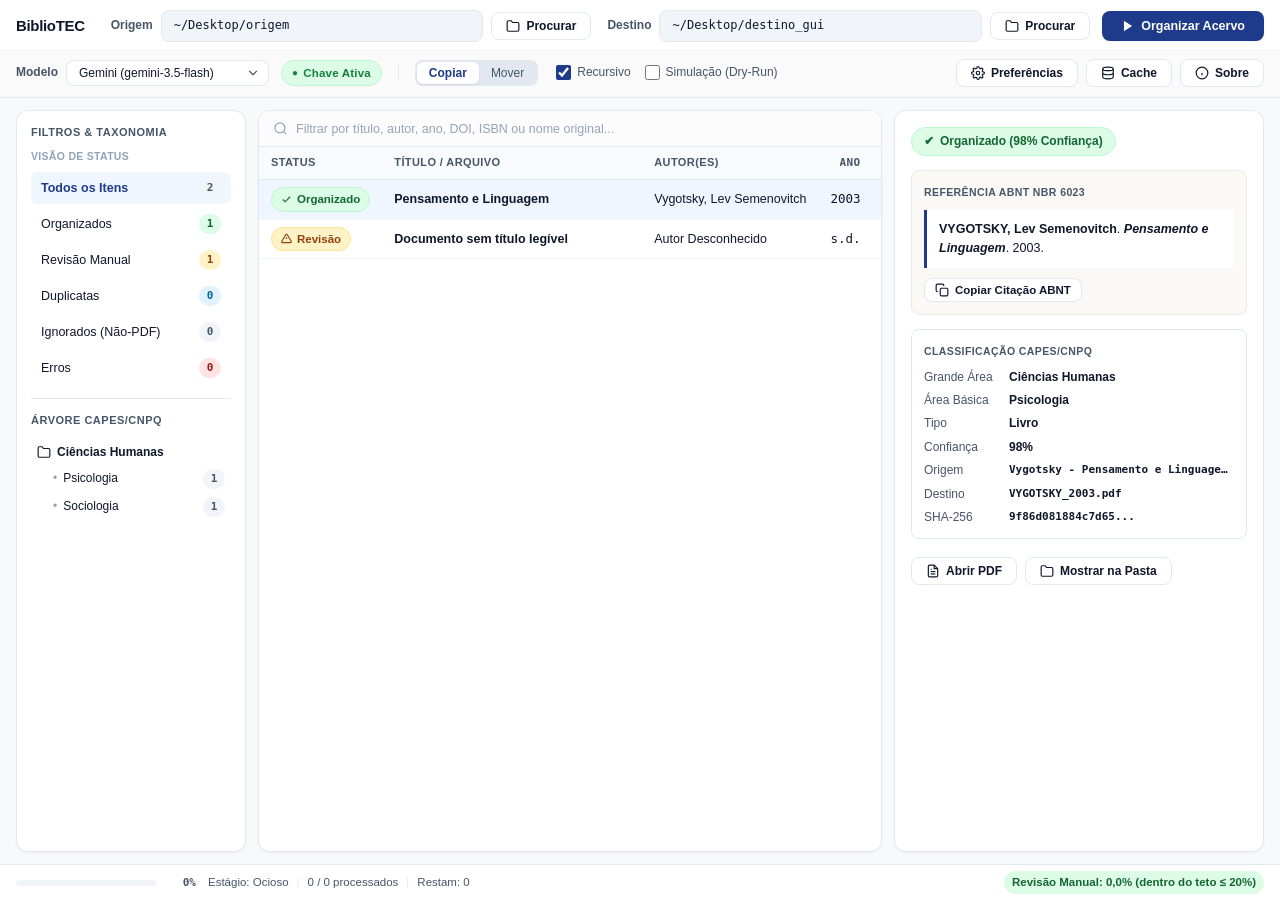
==== commit 826126c1: "fix: corrigir URL do repositório GitHub para dcprj/bibliotec" ====
--- a/src/bibliotec/gui/web/index.html
+++ b/src/bibliotec/gui/web/index.html
@@ -461,11 +461,11 @@
 
           <!-- Links e Rodapé -->
           <div class="about-footer-links">
-            <a href="#" class="link-external" id="linkRepo" data-url="https://github.com/dario/bibliotec">GitHub Oficial</a>
+            <a href="#" class="link-external" id="linkRepo" data-url="https://github.com/dcprj/bibliotec">GitHub Oficial</a>
             <span class="bullet-sep">&bull;</span>
-            <a href="#" class="link-external" id="linkLicense" data-url="https://github.com/dario/bibliotec/blob/main/LICENSE">Licença MIT</a>
+            <a href="#" class="link-external" id="linkLicense" data-url="https://github.com/dcprj/bibliotec/blob/main/LICENSE">Licença MIT</a>
             <span class="bullet-sep">&bull;</span>
-            <a href="#" class="link-external" id="linkDocs" data-url="https://github.com/dario/bibliotec/blob/main/README.md">Documentação</a>
+            <a href="#" class="link-external" id="linkDocs" data-url="https://github.com/dcprj/bibliotec/blob/main/README.md">Documentação</a>
           </div>
         </div>
 
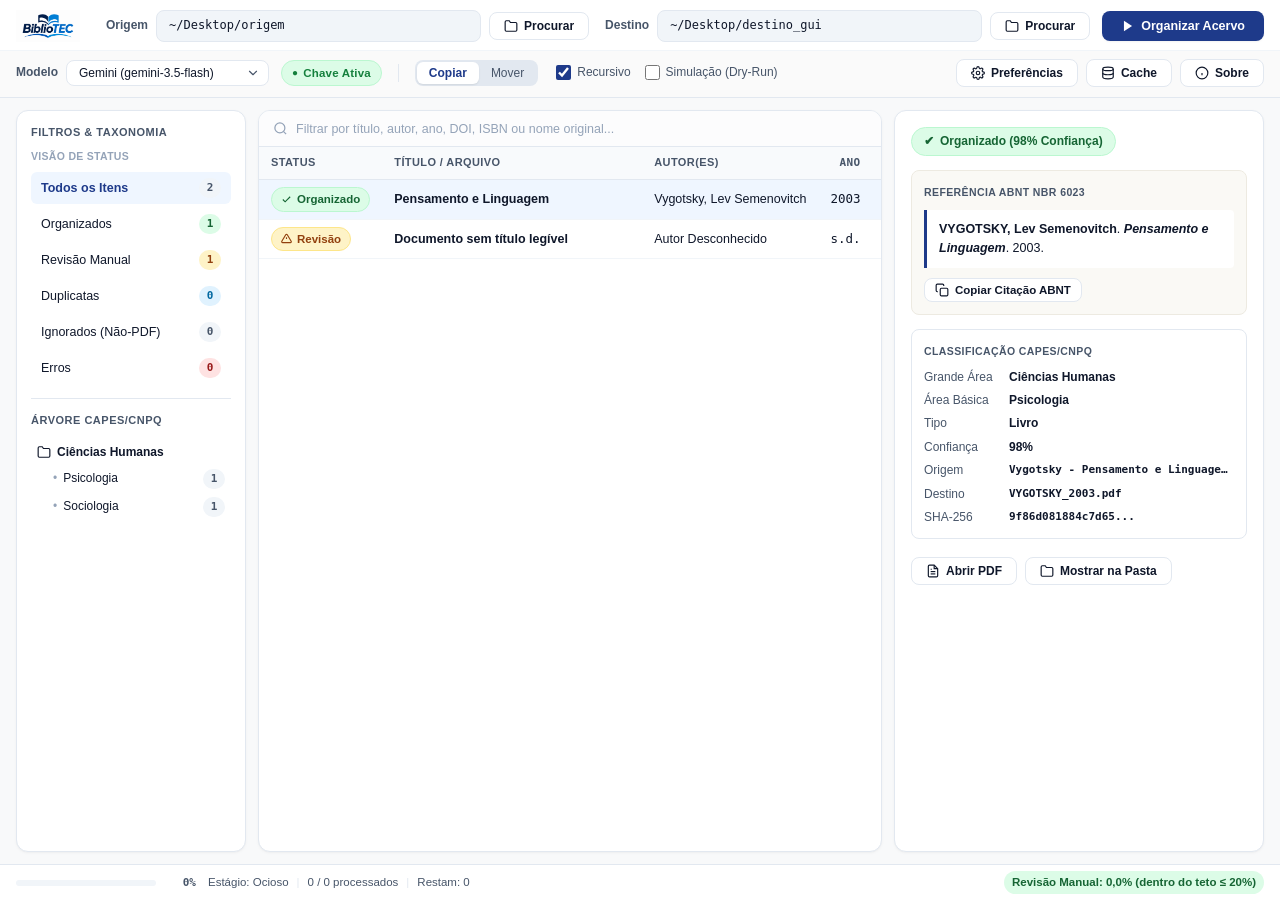
==== commit 6b09f674: "feat(ui): integrar logo oficial no header, modal Sobre e README" ====
--- a/src/bibliotec/gui/web/index.html
+++ b/src/bibliotec/gui/web/index.html
@@ -15,7 +15,7 @@
       <!-- Row 1: Brand | Origem | Destino | Organizar Acervo -->
       <div class="toolbar-row row-primary">
         <div class="brand">
-          <span class="brand-text">BiblioTEC</span>
+          <img src="logo.png" alt="BiblioTEC" class="brand-logo-img">
         </div>
 
         <div class="path-group">
@@ -416,7 +416,7 @@
 
         <div class="modal-header">
           <div class="about-brand-wrap">
-            <div class="brand-text">BiblioTEC</div>
+            <img src="logo.png" alt="BiblioTEC" class="about-logo-img">
             <span class="badge-pill badge-primary">v1.0.0</span>
           </div>
           <p class="about-subtitle">Organizador e Catalogador Acadêmico de PDFs (CAPES/CNPq • ABNT NBR 6023)</p>
--- a/src/bibliotec/gui/web/style.css
+++ b/src/bibliotec/gui/web/style.css
@@ -97,6 +97,14 @@
   display: flex;
   align-items: center;
   margin-right: 8px;
+}
+
+.brand-logo-img {
+  height: 32px;
+  width: auto;
+  max-width: 140px;
+  object-fit: contain;
+  display: block;
 }
 
 .brand-text {
@@ -1250,8 +1258,16 @@
 .about-brand-wrap {
   display: flex;
   align-items: center;
-  gap: 8px;
-  margin-bottom: 2px;
+  gap: 12px;
+  margin-bottom: 4px;
+}
+
+.about-logo-img {
+  height: 40px;
+  width: auto;
+  max-width: 180px;
+  object-fit: contain;
+  display: block;
 }
 
 .about-brand-wrap .brand-text {
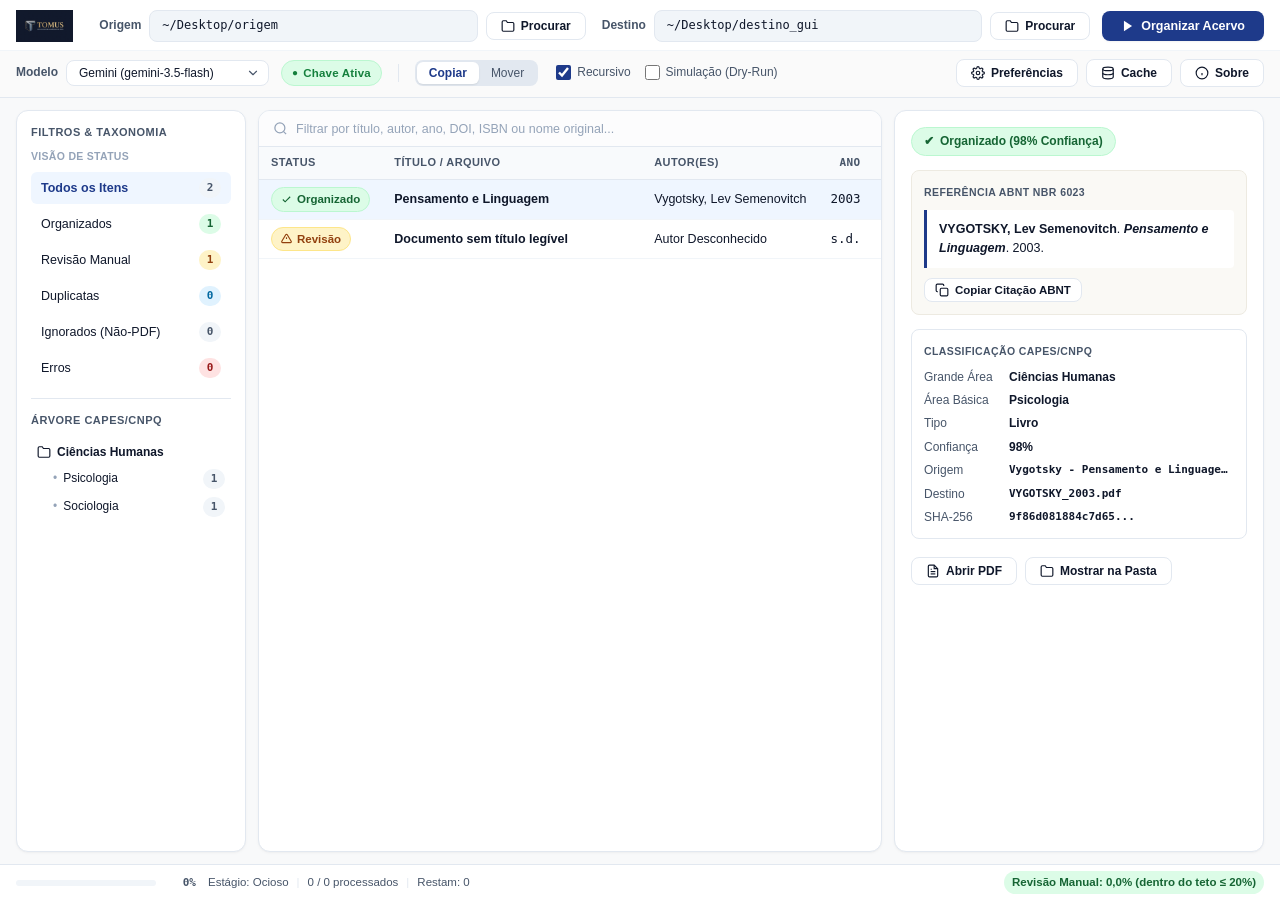
==== commit 905252e5: "feat(branding): lancamento oficial TOMUS v1.1.0 e suporte completo a RapidOCR+ONNXRuntime no Windows" ====
--- a/src/bibliotec/gui/web/index.html
+++ b/src/bibliotec/gui/web/index.html
@@ -3,7 +3,7 @@
 <head>
   <meta charset="UTF-8">
   <meta name="viewport" content="width=device-width, initial-scale=1.0">
-  <title>BiblioTEC — Organizador Acadêmico de PDFs</title>
+  <title>Tomus — Organizador Acadêmico de PDFs</title>
   <link rel="stylesheet" href="style.css">
   <script src="qwebchannel.js"></script>
 </head>
@@ -15,7 +15,7 @@
       <!-- Row 1: Brand | Origem | Destino | Organizar Acervo -->
       <div class="toolbar-row row-primary">
         <div class="brand">
-          <img src="logo.png" alt="BiblioTEC" class="brand-logo-img">
+          <img src="logo.png" alt="Tomus" class="brand-logo-img">
         </div>
 
         <div class="path-group">
@@ -92,7 +92,7 @@
             <svg class="icon" viewBox="0 0 24 24" fill="none" stroke="currentColor" stroke-width="2"><ellipse cx="12" cy="5" rx="9" ry="3"></ellipse><path d="M21 12c0 1.66-4 3-9 3s-9-1.34-9-3"></path><path d="M3 5v14c0 1.66 4 3 9 3s9-1.34 9-3V5"></path></svg>
             Cache
           </button>
-          <button class="btn btn-outline" id="btnAbout" type="button" title="Sobre o BiblioTEC, versão, doações e termos legais">
+          <button class="btn btn-outline" id="btnAbout" type="button" title="Sobre o Tomus, versão, doações e termos legais">
             <svg class="icon" viewBox="0 0 24 24" fill="none" stroke="currentColor" stroke-width="2"><circle cx="12" cy="12" r="10"></circle><line x1="12" y1="16" x2="12" y2="12"></line><line x1="12" y1="8" x2="12.01" y2="8"></line></svg>
             Sobre
           </button>
@@ -409,32 +409,32 @@
       </div>
     </div>
 
-    <!-- ABOUT MODAL DIALOG (Sobre o BiblioTEC) -->
+    <!-- ABOUT MODAL DIALOG (Sobre o Tomus) -->
     <div id="aboutModal" class="modal-overlay" style="display: none;" role="dialog" aria-modal="true" aria-labelledby="aboutTitle">
       <div class="modal-card modal-card-about">
         <button type="button" class="modal-close-btn" id="btnAboutClose" title="Fechar (Esc)">&times;</button>
 
         <div class="modal-header">
           <div class="about-brand-wrap">
-            <img src="logo.png" alt="BiblioTEC" class="about-logo-img">
-            <span class="badge-pill badge-primary">v1.0.0</span>
+            <img src="logo.png" alt="Tomus" class="about-logo-img">
+            <span class="badge-pill badge-primary">v1.1.0</span>
           </div>
           <p class="about-subtitle">Organizador e Catalogador Acadêmico de PDFs (CAPES/CNPq • ABNT NBR 6023)</p>
         </div>
 
         <div class="about-content-body">
           <p class="about-description">
-            O <strong>BiblioTEC</strong> é um utilitário livre e <strong>100% gratuito</strong> concebido para acelerar a pesquisa científica e economizar horas de organização de bibliotecas de PDFs de acadêmicos, professores e pesquisadores.
+            O <strong>Tomus</strong> é um utilitário livre e <strong>100% gratuito</strong> concebido para acelerar a pesquisa científica e economizar horas de organização de bibliotecas de PDFs de acadêmicos, professores e pesquisadores.
           </p>
 
           <!-- Card de Doação Voluntária -->
           <div class="donation-card">
             <div class="donation-header">
               <span class="donation-icon">☕</span>
-              <strong>Apoie o BiblioTEC (Contribuição Espontânea)</strong>
+              <strong>Apoie o Tomus (Contribuição Espontânea)</strong>
             </div>
             <p class="donation-text">
-              Se o BiblioTEC facilitou a sua rotina acadêmica e você deseja expressar sua gratidão e incentivar o desenvolvimento contínuo de novas funcionalidades, você pode fazer uma contribuição voluntária de qualquer valor via <strong>Pix</strong>:
+              Se o Tomus facilitou a sua rotina acadêmica e você deseja expressar sua gratidão e incentivar o desenvolvimento contínuo de novas funcionalidades, você pode fazer uma contribuição voluntária de qualquer valor via <strong>Pix</strong>:
             </p>
             <div class="pix-copy-box">
               <input type="text" id="pixKeyInput" class="pix-input" readonly value="dpinheiro+bibliotec@gmail.com" title="Chave Pix para contribuição espontânea">
--- a/src/bibliotec/gui/web/style.css
+++ b/src/bibliotec/gui/web/style.css
@@ -1,5 +1,5 @@
 /* ==========================================================================
-   BiblioTEC — Design System Moderno (Mockup 1 / Dribbble Aesthetics)
+   Tomus — Design System Moderno (Mockup 1 / Dribbble Aesthetics)
    ========================================================================== */
 
 :root {
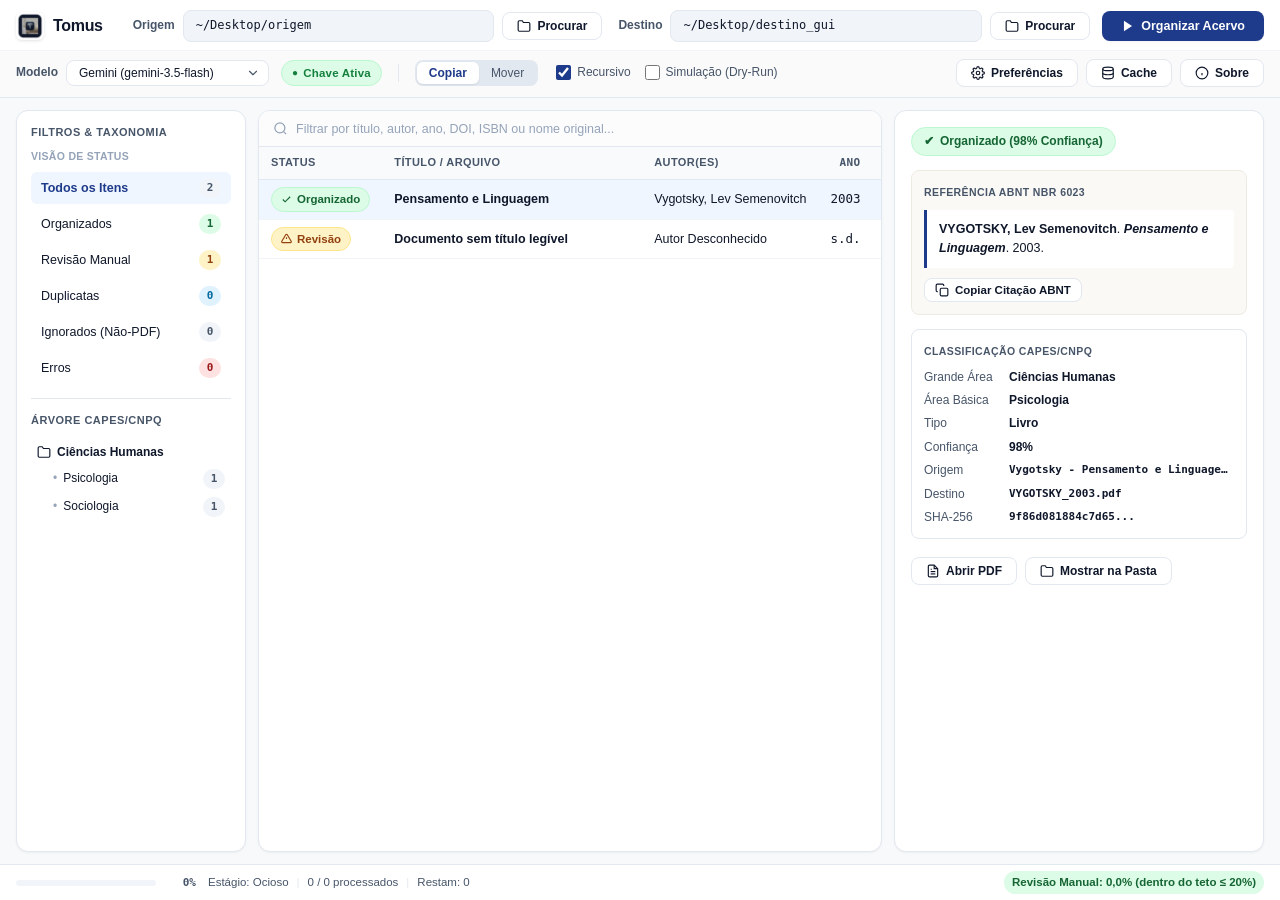
==== commit d68d590b: "feat(ui): acabamento nativo do logo na toolbar e modal sobre com emblema isolado e tipografia" ====
--- a/src/bibliotec/gui/web/index.html
+++ b/src/bibliotec/gui/web/index.html
@@ -15,7 +15,8 @@
       <!-- Row 1: Brand | Origem | Destino | Organizar Acervo -->
       <div class="toolbar-row row-primary">
         <div class="brand">
-          <img src="logo.png" alt="Tomus" class="brand-logo-img">
+          <img src="tomus_emblem.png" alt="Tomus" class="brand-icon">
+          <span class="brand-name">Tomus</span>
         </div>
 
         <div class="path-group">
@@ -416,8 +417,13 @@
 
         <div class="modal-header">
           <div class="about-brand-wrap">
-            <img src="logo.png" alt="Tomus" class="about-logo-img">
-            <span class="badge-pill badge-primary">v1.1.0</span>
+            <img src="tomus_emblem.png" alt="Tomus" class="about-brand-icon">
+            <div class="about-brand-info">
+              <div class="about-brand-title">
+                <span class="brand-name">Tomus</span>
+                <span class="badge-pill badge-primary">v1.1.1</span>
+              </div>
+            </div>
           </div>
           <p class="about-subtitle">Organizador e Catalogador Acadêmico de PDFs (CAPES/CNPq • ABNT NBR 6023)</p>
         </div>
--- a/src/bibliotec/gui/web/style.css
+++ b/src/bibliotec/gui/web/style.css
@@ -96,22 +96,25 @@
 .brand {
   display: flex;
   align-items: center;
-  margin-right: 8px;
-}
-
-.brand-logo-img {
-  height: 32px;
-  width: auto;
-  max-width: 140px;
-  object-fit: contain;
+  gap: 9px;
+  margin-right: 12px;
+}
+
+.brand-icon {
+  width: 28px;
+  height: 28px;
+  border-radius: 6px;
   display: block;
-}
-
-.brand-text {
-  font-size: 1.15rem;
-  font-weight: 700;
-  color: var(--text-primary);
-  letter-spacing: -0.3px;
+  box-shadow: 0 1px 3px rgba(15, 23, 42, 0.12);
+}
+
+.brand-name {
+  font-size: 16px;
+  font-weight: 750;
+  letter-spacing: -0.02em;
+  color: #0f172a;
+  line-height: 1;
+  user-select: none;
 }
 
 /* Path Groups */
@@ -1262,19 +1265,23 @@
   margin-bottom: 4px;
 }
 
-.about-logo-img {
-  height: 40px;
-  width: auto;
-  max-width: 180px;
-  object-fit: contain;
-  display: block;
-}
-
-.about-brand-wrap .brand-text {
-  font-size: 22px;
+.about-brand-icon {
+  width: 44px;
+  height: 44px;
+  border-radius: 9px;
+  box-shadow: 0 3px 8px rgba(15, 23, 42, 0.15);
+}
+
+.about-brand-title {
+  display: flex;
+  align-items: center;
+  gap: 8px;
+}
+
+.about-brand-title .brand-name {
+  font-size: 20px;
   font-weight: 800;
-  color: var(--primary);
-  letter-spacing: -0.02em;
+  color: #0f172a;
 }
 
 .about-subtitle {
